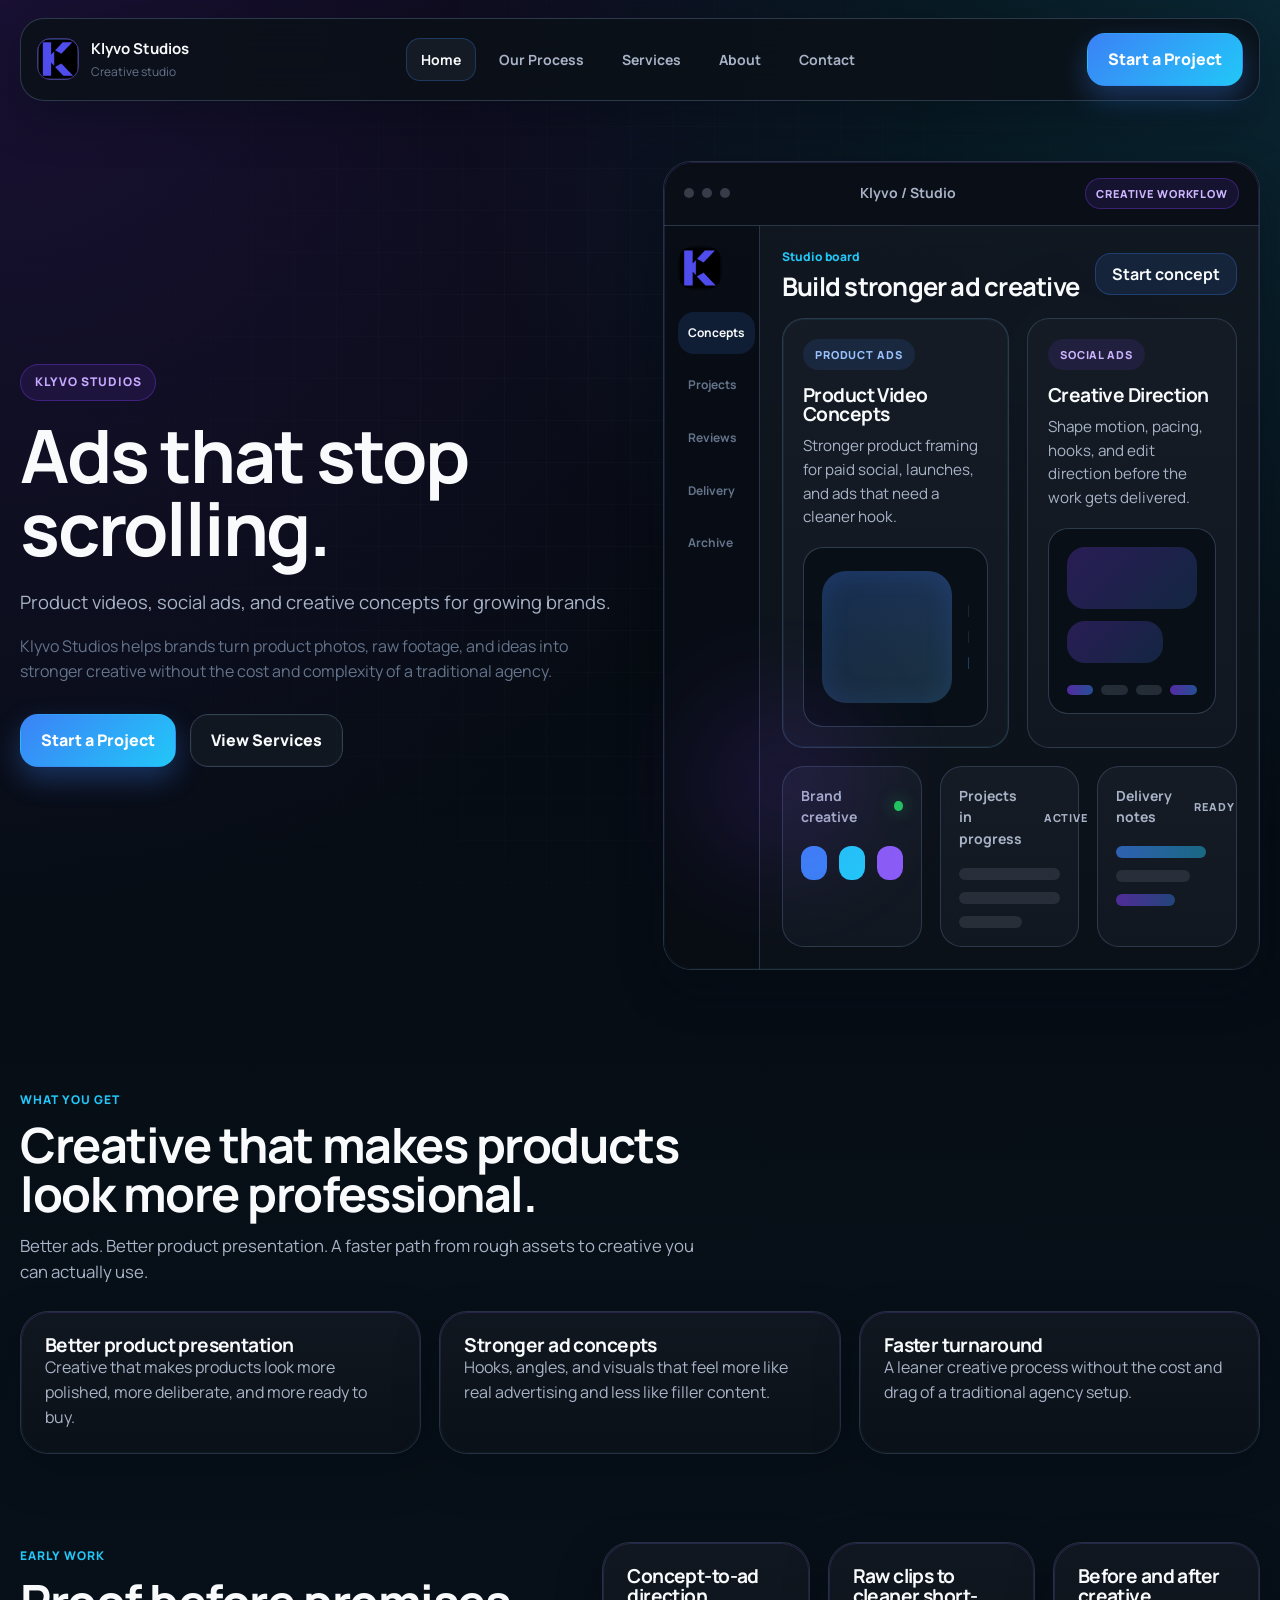
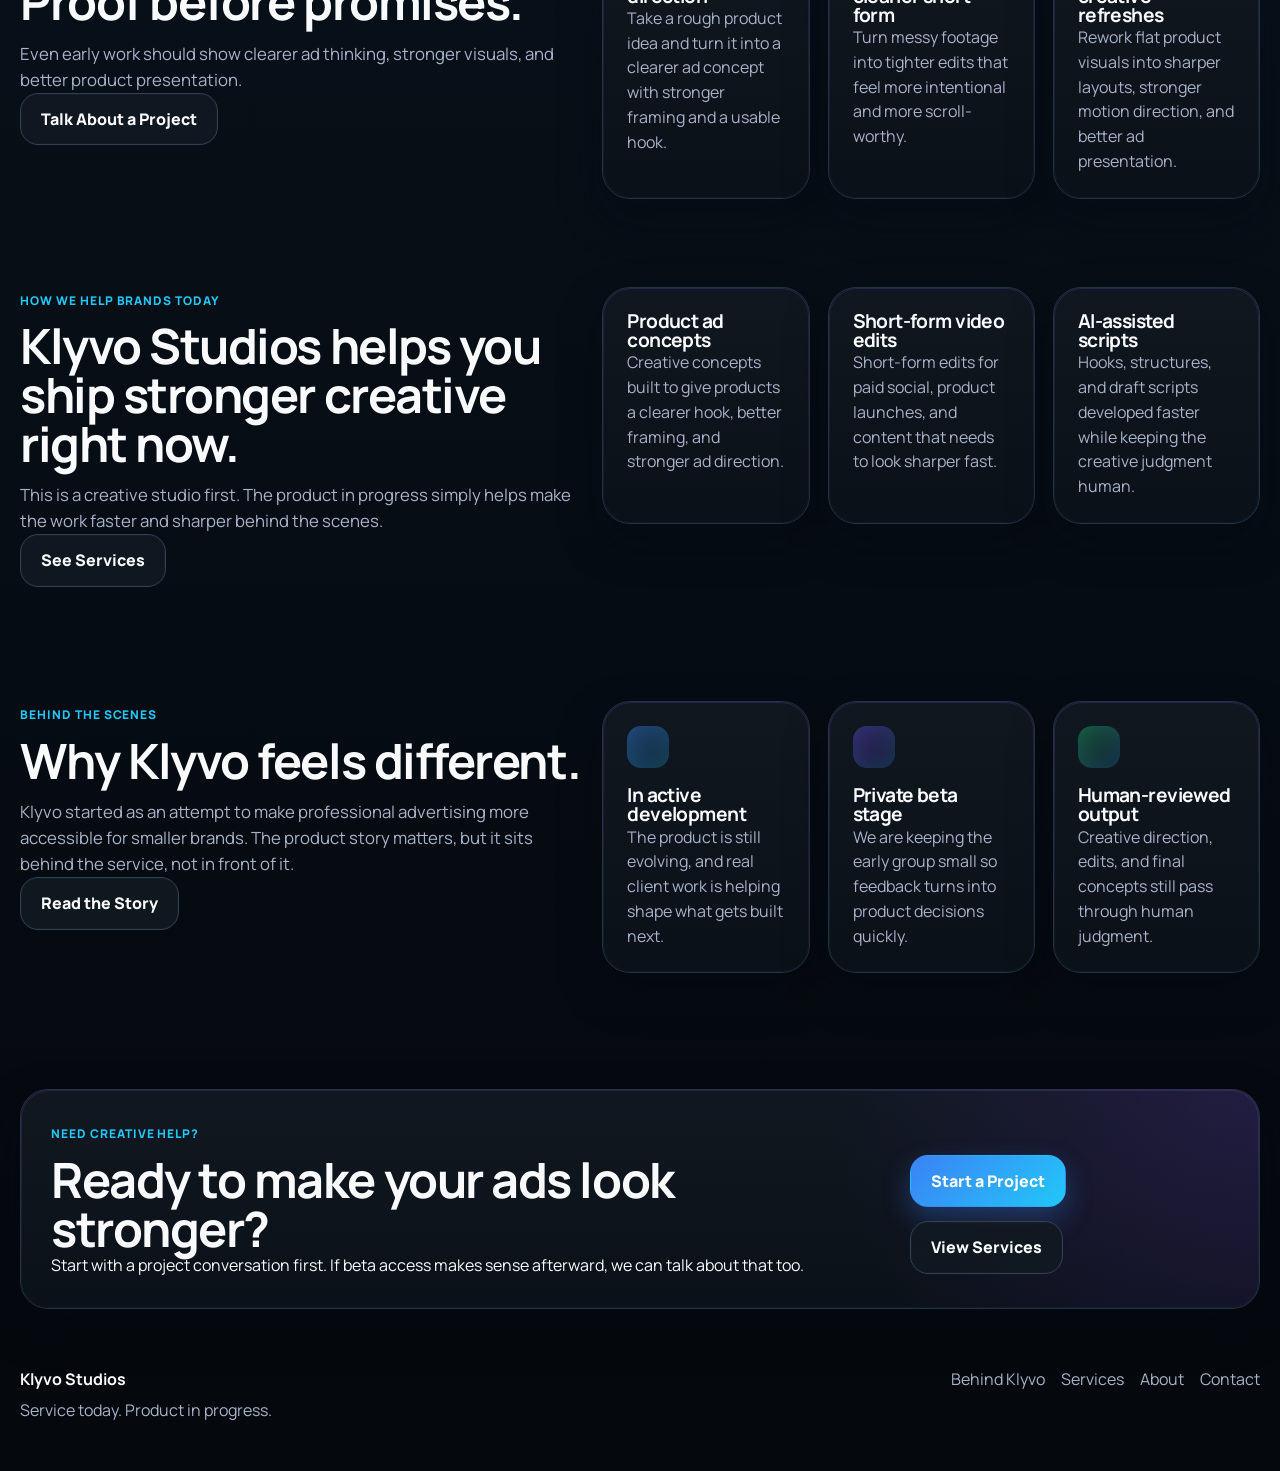
==== index.html @ 477296f3 "Optimize Klyvo favicon artwork for tabs" ====
<!doctype html>
<html lang="en">
  <head>
    <meta charset="utf-8">
    <meta name="viewport" content="width=device-width, initial-scale=1">
    <title>Klyvo Studios | Product Videos & Social Ads</title>
    <meta
      name="description"
      content="Klyvo Studios helps brands create product videos, social ads, and creative concepts using AI-assisted workflows and human creative direction."
    >
    <link rel="canonical" href="https://klyvostudios.com/">
    <link rel="icon" type="image/png" sizes="512x512" href="[data-uri]" data-inline-favicon>
    <link rel="icon" type="image/svg+xml" href="/favicon.svg?v=12" data-favicon>
    <link rel="icon" type="image/png" sizes="512x512" href="/assets/klyvo-tab-logo-512.png?v=12" data-favicon>
    <link rel="icon" type="image/png" sizes="256x256" href="/assets/klyvo-tab-logo-256.png?v=12" data-favicon>
    <link rel="icon" type="image/png" sizes="64x64" href="/assets/klyvo-tab-logo.png?v=12" data-favicon>
    <link rel="icon" type="image/png" sizes="32x32" href="/assets/klyvo-tab-logo-32.png?v=12" data-favicon>
    <link rel="shortcut icon" href="/favicon.ico?v=12" data-favicon>
    <link rel="apple-touch-icon" sizes="180x180" href="/apple-touch-icon.png?v=12" data-favicon>
    <link rel="manifest" href="/site.webmanifest?v=12" data-favicon>
    <meta name="theme-color" content="#05080D">
    <meta property="og:title" content="Klyvo Studios | Product Videos & Social Ads">
    <meta property="og:description" content="Product videos, social ads, and creative concepts for growing brands.">
    <meta property="og:url" content="https://klyvostudios.com/">
    <meta property="og:type" content="website">
    <meta property="og:image" content="https://klyvostudios.com/android-chrome-512x512.png">
    <meta name="twitter:card" content="summary_large_image">
    <meta name="twitter:title" content="Klyvo Studios | Product Videos & Social Ads">
    <meta name="twitter:description" content="Product videos, social ads, and creative concepts for growing brands.">
    <meta name="twitter:image" content="https://klyvostudios.com/android-chrome-512x512.png">
    <link rel="preconnect" href="https://fonts.googleapis.com">
    <link rel="preconnect" href="https://fonts.gstatic.com" crossorigin>
    <link
      href="https://fonts.googleapis.com/css2?family=Manrope:wght@400;500;600;700;800&display=swap"
      rel="stylesheet"
    >
    <link rel="stylesheet" href="styles.css">
  </head>
  <body data-page="home">
    <div id="app"></div>
    <script type="module" src="scripts/app.js"></script>
  </body>
</html>
---- styles.css ----
:root {
  --bg: #05080d;
  --panel: #111821;
  --panel-2: #151c26;
  --panel-3: #0b1118;
  --border: #263241;
  --border-soft: #334155;
  --blue: #3b82f6;
  --cyan: #22c7f8;
  --purple: #7c3aed;
  --violet: #8b5cf6;
  --text: #f8fafc;
  --text-2: #a8b3c7;
  --text-3: #64748b;
  --success: #22c55e;
  --grad-primary: linear-gradient(135deg, #3b82f6 0%, #22c7f8 100%);
  --grad-accent: linear-gradient(135deg, #7c3aed 0%, #3b82f6 100%);
  --shadow-lg: 0 22px 70px rgba(5, 8, 13, 0.58);
  --shadow-card: 0 18px 44px rgba(4, 10, 18, 0.34);
  --radius-xl: 28px;
  --radius-lg: 22px;
  --radius-md: 18px;
  --page-width: 1240px;
}

* {
  box-sizing: border-box;
}

html {
  scroll-behavior: smooth;
}

body {
  margin: 0;
  background:
    radial-gradient(circle at top left, rgba(124, 58, 237, 0.17), transparent 28%),
    radial-gradient(circle at top right, rgba(34, 199, 248, 0.16), transparent 25%),
    linear-gradient(180deg, #05080d 0%, #071019 48%, #05080d 100%);
  color: var(--text);
  font-family: "Manrope", "Segoe UI", sans-serif;
  line-height: 1.55;
}

a {
  color: inherit;
  text-decoration: none;
}

button,
input,
textarea {
  font: inherit;
}

input:-webkit-autofill,
input:-webkit-autofill:hover,
input:-webkit-autofill:focus,
textarea:-webkit-autofill,
textarea:-webkit-autofill:hover,
textarea:-webkit-autofill:focus {
  -webkit-text-fill-color: var(--text);
  box-shadow: 0 0 0 1000px rgba(6, 11, 17, 0.98) inset;
  transition: background-color 9999s ease-in-out 0s;
  caret-color: var(--text);
}

button:disabled {
  cursor: wait;
  opacity: 0.72;
}

.page-shell {
  position: relative;
  min-height: 100vh;
}

.page-shell::before {
  content: "";
  position: fixed;
  inset: 0;
  pointer-events: none;
  background-image:
    linear-gradient(rgba(255, 255, 255, 0.02) 1px, transparent 1px),
    linear-gradient(90deg, rgba(255, 255, 255, 0.02) 1px, transparent 1px);
  background-size: 42px 42px;
  mask-image: radial-gradient(circle at center, black 25%, transparent 85%);
}

.site-header,
.section,
.site-footer {
  width: min(calc(100% - 40px), var(--page-width));
  margin-inline: auto;
}

.site-header {
  position: sticky;
  top: 18px;
  z-index: 30;
  display: grid;
  grid-template-columns: auto 1fr auto;
  align-items: center;
  gap: 18px;
  margin-top: 18px;
  padding: 14px 16px;
  border: 1px solid rgba(51, 65, 85, 0.85);
  border-radius: 24px;
  background: rgba(11, 17, 24, 0.86);
  backdrop-filter: blur(20px);
  box-shadow: var(--shadow-card);
}

.brand {
  display: inline-flex;
  align-items: center;
  gap: 12px;
}

.brand-mark {
  display: grid;
  width: 42px;
  height: 42px;
  place-items: center;
  border: 1px solid rgba(139, 92, 246, 0.42);
  border-radius: 14px;
  background: linear-gradient(180deg, rgba(59, 130, 246, 0.2), rgba(17, 24, 33, 0.9));
  box-shadow: inset 0 0 20px rgba(34, 199, 248, 0.1);
  overflow: hidden;
}

.brand-mark img {
  width: 38px;
  height: 38px;
  object-fit: contain;
}

.brand-text {
  display: grid;
  gap: 2px;
}

.brand-text strong {
  font-size: 15px;
}

.brand-text small {
  color: var(--text-3);
  font-size: 12px;
}

.mobile-nav-toggle {
  display: none;
  align-items: center;
  justify-content: center;
  gap: 5px;
  width: 48px;
  height: 48px;
  border: 1px solid rgba(51, 65, 85, 0.9);
  border-radius: 16px;
  background: rgba(17, 24, 33, 0.98);
  color: var(--text);
}

.mobile-nav-toggle span {
  display: block;
  width: 16px;
  height: 2px;
  border-radius: 999px;
  background: currentColor;
}

.nav-links {
  display: flex;
  justify-content: center;
  flex-wrap: wrap;
  gap: 8px;
}

.nav-links a {
  padding: 10px 14px;
  border: 1px solid transparent;
  border-radius: 14px;
  color: var(--text-2);
  font-size: 14px;
  font-weight: 700;
}

.nav-links a:hover {
  border-color: rgba(59, 130, 246, 0.24);
  background: rgba(21, 28, 38, 0.92);
  color: var(--text);
}

.nav-links a.is-active {
  border-color: rgba(59, 130, 246, 0.28);
  background: rgba(21, 28, 38, 0.98);
  color: var(--text);
}

.section {
  padding: 58px 0;
}

.hero {
  display: grid;
  grid-template-columns: minmax(0, 1.02fr) minmax(0, 1fr);
  gap: 34px;
  align-items: center;
  padding-top: 60px;
}

.home-hero {
  min-height: calc(100vh - 140px);
}

.hero-copy {
  max-width: 620px;
}

.pill,
.section-tag,
.mode-badge,
.topbar-chip,
.muted-tag {
  display: inline-flex;
  align-items: center;
  width: fit-content;
  border-radius: 999px;
  letter-spacing: 0.08em;
  text-transform: uppercase;
}

.pill {
  margin-bottom: 18px;
  padding: 8px 14px;
  border: 1px solid rgba(124, 58, 237, 0.38);
  background: rgba(124, 58, 237, 0.12);
  color: #c7a9ff;
  font-size: 12px;
  font-weight: 800;
}

h1,
h2,
h3,
p {
  margin: 0;
  overflow-wrap: anywhere;
}

h1,
h2,
h3 {
  letter-spacing: -0.03em;
  line-height: 1;
}

h1 {
  max-width: 12ch;
  font-size: clamp(3.5rem, 7vw, 4.6rem);
}

h2 {
  font-size: clamp(2rem, 3.8vw, 3.2rem);
}

h3 {
  font-size: 1.2rem;
}

.lead {
  margin-top: 22px;
  color: var(--text-2);
  font-size: clamp(1rem, 2vw, 1.15rem);
}

.supporting-line,
.section-heading p,
.info-card p,
.feature-card p,
.status-card p,
.contact-copy p,
.founder-card p,
.site-footer p,
label,
input,
textarea {
  color: var(--text-2);
}

.supporting-line {
  margin-top: 18px;
  max-width: 560px;
  color: var(--text-3);
}

.hero-actions {
  display: flex;
  flex-wrap: wrap;
  gap: 14px;
  margin-top: 30px;
}

.button {
  display: inline-flex;
  align-items: center;
  justify-content: center;
  min-height: 50px;
  padding: 13px 20px;
  border-radius: 18px;
  border: 1px solid transparent;
  font-weight: 800;
  transition: transform 180ms ease, box-shadow 180ms ease, border-color 180ms ease;
}

.button:hover {
  transform: translateY(-1px);
}

.button-primary {
  background: var(--grad-primary);
  color: white;
  box-shadow: 0 12px 28px rgba(59, 130, 246, 0.32);
}

.button-secondary {
  border-color: var(--border-soft);
  background: rgba(17, 24, 33, 0.92);
  color: var(--text);
  box-shadow: inset 0 0 0 1px rgba(255, 255, 255, 0.02);
}

.header-cta {
  white-space: nowrap;
}

.hero-product {
  position: relative;
}

.hero-product-compact .app-frame {
  max-width: 640px;
  margin-left: auto;
}

.hero-product::before,
.hero-product::after {
  content: "";
  position: absolute;
  border-radius: 999px;
  filter: blur(48px);
  opacity: 0.75;
}

.hero-product::before {
  top: 12%;
  right: 12%;
  width: 220px;
  height: 220px;
  background: rgba(59, 130, 246, 0.22);
}

.hero-product::after {
  bottom: 12%;
  left: 5%;
  width: 180px;
  height: 180px;
  background: rgba(124, 58, 237, 0.18);
}

.app-frame,
.status-card,
.info-card,
.feature-card,
.founder-card,
.cta-panel,
.contact-panel,
.form-card {
  position: relative;
  border: 1px solid var(--border);
  border-radius: var(--radius-xl);
  background: linear-gradient(180deg, rgba(17, 24, 33, 0.96), rgba(11, 17, 24, 0.98));
  box-shadow: var(--shadow-card);
}

.app-frame::before,
.status-card::before,
.info-card::before,
.feature-card::before,
.founder-card::before,
.cta-panel::before,
.contact-panel::before,
.form-card::before {
  content: "";
  position: absolute;
  inset: 0;
  border-radius: inherit;
  padding: 1px;
  background: linear-gradient(180deg, rgba(139, 92, 246, 0.2), rgba(34, 199, 248, 0.05));
  -webkit-mask:
    linear-gradient(#fff 0 0) content-box,
    linear-gradient(#fff 0 0);
  -webkit-mask-composite: xor;
  mask-composite: exclude;
  pointer-events: none;
}

.app-frame {
  overflow: hidden;
  min-height: 670px;
}

.app-topbar {
  display: flex;
  align-items: center;
  justify-content: space-between;
  gap: 16px;
  padding: 16px 20px;
  border-bottom: 1px solid rgba(51, 65, 85, 0.8);
  background: rgba(8, 13, 21, 0.82);
}

.window-dots {
  display: flex;
  gap: 8px;
}

.window-dots span {
  width: 10px;
  height: 10px;
  border-radius: 50%;
  background: rgba(168, 179, 199, 0.28);
}

.topbar-title {
  color: var(--text-2);
  font-size: 14px;
  font-weight: 700;
}

.topbar-chip,
.muted-tag {
  padding: 6px 10px;
  font-size: 11px;
  font-weight: 800;
}

.topbar-chip {
  border: 1px solid rgba(124, 58, 237, 0.35);
  background: rgba(124, 58, 237, 0.12);
  color: #cfb6ff;
}

.app-body {
  display: grid;
  grid-template-columns: 96px 1fr;
  min-height: 610px;
}

.app-sidebar {
  padding: 20px 14px;
  border-right: 1px solid rgba(51, 65, 85, 0.78);
  background: rgba(8, 13, 21, 0.9);
}

.sidebar-brand {
  display: grid;
  width: 44px;
  height: 44px;
  place-items: center;
  margin-bottom: 22px;
  border-radius: 16px;
  background: rgba(5, 8, 13, 0.96);
  overflow: hidden;
}

.sidebar-brand img {
  width: 40px;
  height: 40px;
  object-fit: contain;
}

.sidebar-nav {
  display: grid;
  gap: 10px;
}

.sidebar-nav span {
  padding: 12px 10px;
  border-radius: 16px;
  color: var(--text-3);
  font-size: 12px;
  font-weight: 700;
}

.sidebar-nav .active {
  background: rgba(59, 130, 246, 0.14);
  color: var(--text);
}

.app-content {
  display: grid;
  gap: 18px;
  padding: 22px;
}

.content-header {
  display: flex;
  align-items: center;
  justify-content: space-between;
  gap: 16px;
}

.mini-label,
.section-tag {
  color: var(--cyan);
  font-size: 12px;
  font-weight: 800;
}

.section-tag {
  margin-bottom: 12px;
}

.content-header h2 {
  margin-top: 8px;
  font-size: clamp(1.5rem, 2vw, 2rem);
}

.mock-button {
  min-height: 42px;
  padding: 0 16px;
  border: 1px solid rgba(59, 130, 246, 0.3);
  border-radius: 16px;
  background: rgba(59, 130, 246, 0.12);
  color: var(--text);
  font-weight: 700;
}

.mode-grid,
.dashboard-grid,
.status-grid,
.cards-grid,
.forms-grid {
  display: grid;
  gap: 18px;
}

.mode-grid {
  grid-template-columns: minmax(0, 1.08fr) minmax(0, 1fr);
}

.mode-card,
.dash-card {
  border: 1px solid rgba(51, 65, 85, 0.82);
  border-radius: var(--radius-lg);
  background: linear-gradient(180deg, rgba(21, 28, 38, 0.98), rgba(17, 24, 33, 0.98));
}

.mode-card {
  padding: 20px;
}

.primary-mode {
  box-shadow: inset 0 0 0 1px rgba(34, 199, 248, 0.08);
}

.mode-badge {
  padding: 7px 12px;
  margin-bottom: 16px;
  background: rgba(59, 130, 246, 0.12);
  color: #9ac2ff;
  font-size: 11px;
  font-weight: 800;
}

.purple-badge {
  background: rgba(124, 58, 237, 0.12);
  color: #cbb4ff;
}

.mode-card p {
  margin-top: 10px;
  color: var(--text-2);
  font-size: 0.95rem;
}

.mode-preview {
  margin-top: 18px;
  min-height: 180px;
  border: 1px solid rgba(51, 65, 85, 0.88);
  border-radius: 20px;
  background: rgba(9, 15, 23, 0.95);
}

.showcase-preview {
  display: grid;
  grid-template-columns: 130px 1fr;
  gap: 16px;
  padding: 18px;
  align-items: center;
}

.preview-product {
  height: 132px;
  border-radius: 24px;
  background:
    linear-gradient(180deg, rgba(59, 130, 246, 0.22), rgba(34, 199, 248, 0.08)),
    linear-gradient(135deg, #0f1724, #1a2430);
  box-shadow: inset 0 0 28px rgba(59, 130, 246, 0.16);
}

.preview-copy {
  display: grid;
  gap: 14px;
}

.preview-copy span,
.text-lines span,
.queue-bars span {
  display: block;
  height: 12px;
  border-radius: 999px;
  background: rgba(168, 179, 199, 0.14);
}

.preview-copy span:nth-child(1) {
  width: 82%;
}

.preview-copy span:nth-child(2) {
  width: 92%;
}

.preview-copy span:nth-child(3) {
  width: 66%;
  background: linear-gradient(90deg, rgba(59, 130, 246, 0.42), rgba(34, 199, 248, 0.28));
}

.cinematic-preview {
  padding: 18px;
}

.preview-strip {
  height: 62px;
  border-radius: 18px;
  background:
    linear-gradient(135deg, rgba(124, 58, 237, 0.28), rgba(59, 130, 246, 0.18)),
    rgba(12, 18, 28, 0.9);
}

.preview-strip.short {
  margin-top: 12px;
  width: 74%;
  height: 42px;
}

.timeline {
  display: grid;
  grid-template-columns: repeat(4, 1fr);
  gap: 8px;
  margin-top: 22px;
}

.timeline span {
  height: 10px;
  border-radius: 999px;
  background: rgba(168, 179, 199, 0.18);
}

.timeline span:first-child,
.timeline span:last-child {
  background: linear-gradient(90deg, rgba(124, 58, 237, 0.65), rgba(59, 130, 246, 0.56));
}

.dashboard-grid {
  grid-template-columns: repeat(3, minmax(0, 1fr));
}

.dash-card {
  padding: 18px;
}

.card-top {
  display: flex;
  align-items: center;
  justify-content: space-between;
  gap: 12px;
  color: var(--text-2);
  font-size: 14px;
  font-weight: 700;
}

.status-dot {
  width: 10px;
  height: 10px;
  border-radius: 50%;
  background: var(--success);
  box-shadow: 0 0 16px rgba(34, 197, 94, 0.55);
}

.swatches {
  display: flex;
  gap: 12px;
  margin-top: 18px;
}

.swatches span {
  width: 34px;
  height: 34px;
  border-radius: 12px;
}

.swatches span:nth-child(1) {
  background: var(--blue);
}

.swatches span:nth-child(2) {
  background: var(--cyan);
}

.swatches span:nth-child(3) {
  background: var(--violet);
}

.text-lines,
.queue-bars {
  display: grid;
  gap: 12px;
  margin-top: 18px;
}

.short-line {
  width: 62%;
}

.queue-bars span:nth-child(1) {
  width: 88%;
  background: linear-gradient(90deg, rgba(59, 130, 246, 0.68), rgba(34, 199, 248, 0.45));
}

.queue-bars span:nth-child(2) {
  width: 72%;
}

.queue-bars span:nth-child(3) {
  width: 58%;
  background: linear-gradient(90deg, rgba(124, 58, 237, 0.58), rgba(59, 130, 246, 0.42));
}

.status-grid {
  grid-template-columns: repeat(4, minmax(0, 1fr));
}

.status-card,
.info-card,
.feature-card {
  padding: 24px;
}

.status-icon {
  width: 42px;
  height: 42px;
  margin-bottom: 18px;
  border-radius: 14px;
  background: linear-gradient(135deg, rgba(59, 130, 246, 0.36), rgba(34, 199, 248, 0.16));
  box-shadow: inset 0 0 20px rgba(34, 199, 248, 0.12);
}

.status-icon.cyan {
  background: linear-gradient(135deg, rgba(34, 199, 248, 0.34), rgba(59, 130, 246, 0.14));
}

.status-icon.purple {
  background: linear-gradient(135deg, rgba(124, 58, 237, 0.34), rgba(59, 130, 246, 0.14));
}

.status-icon.success {
  background: linear-gradient(135deg, rgba(34, 197, 94, 0.34), rgba(59, 130, 246, 0.14));
}

.section-heading {
  width: min(760px, 100%);
  margin-bottom: 26px;
}

.compact-heading {
  width: min(690px, 100%);
}

.page-hero {
  padding-top: 118px;
  padding-bottom: 30px;
}

.page-title {
  max-width: 12ch;
  margin-top: 2px;
  font-size: clamp(3rem, 6vw, 4.3rem);
}

.page-hero-cta {
  margin-top: 22px;
}

.section-heading p {
  margin-top: 14px;
  font-size: 1.05rem;
}

.cards-grid.four-up {
  grid-template-columns: repeat(4, minmax(0, 1fr));
}

.preview-section {
  padding-top: 30px;
}

.split-overview {
  display: grid;
  grid-template-columns: minmax(0, 0.92fr) minmax(0, 1.08fr);
  gap: 22px;
  align-items: start;
}

.split-overview-tall {
  align-items: center;
}

.preview-card-grid {
  grid-template-columns: repeat(3, minmax(0, 1fr));
}

.status-grid-compact {
  grid-template-columns: repeat(3, minmax(0, 1fr));
}

.section-elevated {
  padding-block: 70px;
}

.feature-grid {
  grid-template-columns: repeat(3, minmax(0, 1fr));
}

.founder-section {
  display: grid;
}

.founder-card {
  padding: 34px;
}

.founder-quote {
  margin: 18px 0 16px;
  color: var(--text);
  font-size: clamp(1.1rem, 2vw, 1.35rem);
}

.roadmap-status {
  display: grid;
  gap: 22px;
}

.roadmap-status-card,
.roadmap-card {
  position: relative;
  border: 1px solid var(--border);
  border-radius: var(--radius-xl);
  background: linear-gradient(180deg, rgba(17, 24, 33, 0.96), rgba(11, 17, 24, 0.98));
  box-shadow: var(--shadow-card);
}

.roadmap-status-card {
  padding: 28px;
}

.roadmap-columns {
  display: grid;
  grid-template-columns: repeat(3, minmax(0, 1fr));
  gap: 18px;
}

.roadmap-card {
  padding: 22px;
}

.roadmap-list {
  margin: 18px 0 0;
  padding-left: 18px;
  color: var(--text-2);
}

.roadmap-list li + li {
  margin-top: 10px;
}

.cta-panel,
.contact-panel {
  padding: 30px;
}

.cta-panel {
  display: flex;
  align-items: center;
  justify-content: space-between;
  gap: 22px;
  background:
    radial-gradient(circle at right top, rgba(124, 58, 237, 0.16), transparent 34%),
    linear-gradient(180deg, rgba(17, 24, 33, 0.98), rgba(11, 17, 24, 1));
}

.contact-copy {
  display: grid;
  gap: 10px;
  max-width: 680px;
}

.contact-copy h2 {
  max-width: 14ch;
  font-size: clamp(1.8rem, 4vw, 2.8rem);
  line-height: 1.04;
}

.contact-section,
#beta {
  scroll-margin-top: 138px;
}

.forms-grid {
  grid-template-columns: repeat(2, minmax(0, 1fr));
  margin-top: 28px;
}

.form-card {
  padding: 24px;
  border-radius: var(--radius-lg);
  background: linear-gradient(180deg, rgba(17, 24, 33, 0.84), rgba(21, 28, 38, 0.96));
}

.beta-card {
  background:
    radial-gradient(circle at top right, rgba(124, 58, 237, 0.16), transparent 34%),
    linear-gradient(180deg, rgba(17, 24, 33, 0.88), rgba(21, 28, 38, 1));
}

form {
  display: grid;
  gap: 14px;
  margin-top: 18px;
}

label {
  display: grid;
  gap: 7px;
  font-size: 14px;
  font-weight: 700;
}

input,
textarea {
  width: 100%;
  padding: 14px 15px;
  border: 1px solid var(--border-soft);
  border-radius: 16px;
  background: rgba(6, 11, 17, 0.94);
  outline: none;
}

textarea {
  resize: vertical;
}

input:focus,
textarea:focus {
  border-color: rgba(59, 130, 246, 0.7);
  box-shadow: 0 0 0 4px rgba(59, 130, 246, 0.12);
}

.form-button {
  margin-top: 6px;
  width: 100%;
}

.form-status {
  min-height: 24px;
  font-size: 14px;
}

.form-status[data-state="success"] {
  color: #98f0b1;
}

.form-status[data-state="error"] {
  color: #f6a6b2;
}

.form-status[data-state="sending"] {
  color: var(--text-3);
}

.site-footer {
  display: flex;
  align-items: flex-start;
  justify-content: space-between;
  gap: 18px;
  padding: 0 0 48px;
}

.footer-links {
  display: flex;
  flex-wrap: wrap;
  gap: 16px;
  color: var(--text-2);
}

.site-footer strong {
  display: block;
  margin-bottom: 6px;
}

.site-footer a {
  color: var(--text-2);
}

@media (max-width: 1120px) {
  .site-header {
    grid-template-columns: auto auto;
    justify-content: space-between;
    align-items: center;
  }

  .hero,
  .mode-grid,
  .status-grid,
  .cards-grid.four-up,
  .feature-grid,
  .forms-grid,
  .split-overview,
  .preview-card-grid,
  .status-grid-compact,
  .roadmap-columns {
    grid-template-columns: 1fr;
  }

  .mobile-nav-toggle {
    display: inline-flex;
  }

  .header-cta {
    display: none;
  }

  .nav-links {
    grid-column: 1 / -1;
    width: 100%;
    display: none;
    flex-direction: column;
    align-items: stretch;
    gap: 10px;
    padding-top: 10px;
  }

  .nav-links[data-open="true"] {
    display: flex;
  }

  .nav-links a {
    width: 100%;
    padding: 12px 14px;
  }
}

@media (max-width: 860px) {
  .site-header,
  .section,
  .site-footer {
    width: min(calc(100% - 28px), var(--page-width));
  }

  .nav-links {
    padding-bottom: 0;
  }

  h1 {
    max-width: 11ch;
    font-size: clamp(2.7rem, 12vw, 3.6rem);
  }

  h2 {
    font-size: clamp(1.85rem, 7vw, 2.6rem);
  }

  .section {
    padding: 44px 0;
  }

  .section-heading {
    margin-bottom: 20px;
  }

  .page-hero {
    padding-top: 58px;
    padding-bottom: 18px;
  }

  .lead,
  .section-heading p,
  .supporting-line,
  .roadmap-list,
  .info-card p,
  .feature-card p,
  .status-card p,
  .contact-copy p {
    font-size: 0.98rem;
  }

  .contact-copy h2 {
    max-width: 15ch;
    font-size: clamp(1.65rem, 5vw, 2.3rem);
  }

  .app-frame {
    min-height: 0;
    border-radius: 24px;
  }

  .hero-product {
    width: 100%;
  }

  .app-content {
    padding: 18px;
  }

  .app-body {
    grid-template-columns: 1fr;
  }

  .app-sidebar {
    display: none;
  }

  .dashboard-grid,
  .cta-panel {
    grid-template-columns: 1fr;
  }

  .cta-panel {
    display: grid;
    padding: 24px;
  }
}

@media (max-width: 560px) {
  .site-header {
    top: 10px;
    margin-top: 10px;
    padding: 12px;
    border-radius: 20px;
  }

  .brand-mark {
    width: 38px;
    height: 38px;
  }

  .brand-text strong {
    font-size: 14px;
  }

  .brand-text small {
    display: none;
  }

  .hero {
    gap: 22px;
    padding-top: 28px;
  }

  .page-hero {
    padding-top: 44px;
  }

  .contact-copy h2 {
    max-width: 100%;
    font-size: clamp(1.45rem, 7vw, 2rem);
  }

  .home-hero {
    min-height: 0;
  }

  .hero-copy {
    max-width: 100%;
  }

  .pill {
    margin-bottom: 14px;
    padding: 7px 12px;
  }

  h1 {
    font-size: clamp(2.35rem, 11vw, 3rem);
  }

  .lead {
    margin-top: 18px;
  }

  .supporting-line {
    margin-top: 14px;
  }

  .button,
  .hero-actions .button {
    width: 100%;
  }

  .hero-actions {
    margin-top: 24px;
  }

  .preview-section {
    padding-top: 16px;
  }

  .pill,
  .section-tag,
  .mode-badge,
  .topbar-chip,
  .muted-tag {
    letter-spacing: 0.06em;
  }

  .app-topbar,
  .content-header {
    flex-direction: column;
    align-items: flex-start;
  }

  .app-topbar {
    padding: 14px 16px;
  }

  .topbar-title {
    font-size: 13px;
  }

  .app-content {
    gap: 14px;
    padding: 14px;
  }

  .content-header h2 {
    font-size: 1.45rem;
  }

  .mock-button {
    min-height: 38px;
    padding: 0 14px;
    border-radius: 14px;
    font-size: 14px;
  }

  .mode-card,
  .dash-card,
  .status-card,
  .info-card,
  .feature-card,
  .roadmap-card,
  .form-card {
    padding: 18px;
  }

  .mode-preview {
    min-height: 0;
    border-radius: 18px;
  }

  .hero-product-compact .app-frame {
    border-radius: 22px;
  }

  .hero-product-compact .app-topbar {
    padding: 12px 14px;
  }

  .hero-product-compact .window-dots span:nth-child(3),
  .hero-product-compact .topbar-chip,
  .hero-product-compact .mode-card:last-child,
  .hero-product-compact .dashboard-grid {
    display: none;
  }

  .hero-product-compact .app-content {
    gap: 12px;
    padding: 12px;
  }

  .hero-product-compact .content-header h2 {
    font-size: 1.2rem;
  }

  .hero-product-compact .mode-grid {
    grid-template-columns: 1fr;
  }

  .hero-product-compact .mode-card {
    padding: 14px;
  }

  .hero-product-compact .mode-card p {
    font-size: 0.9rem;
  }

  .hero-product-compact .mode-preview {
    margin-top: 14px;
  }

  .showcase-preview {
    grid-template-columns: 1fr;
    gap: 12px;
    padding: 14px;
  }

  .preview-product {
    height: 108px;
    border-radius: 20px;
  }

  .cinematic-preview {
    padding: 14px;
  }

  .preview-strip {
    height: 52px;
  }

  .preview-strip.short {
    height: 34px;
  }

  .dashboard-grid {
    grid-template-columns: 1fr;
  }

  .cards-grid,
  .forms-grid,
  .status-grid,
  .preview-card-grid,
  .roadmap-columns {
    gap: 14px;
  }

  .split-overview,
  .roadmap-status {
    gap: 16px;
  }

  .contact-panel,
  .founder-card,
  .roadmap-status-card {
    padding: 20px;
  }

  .status-card,
  .info-card,
  .feature-card {
    border-radius: 22px;
  }

  input,
  textarea {
    padding: 13px 14px;
    border-radius: 14px;
  }

  .site-footer {
    flex-direction: column;
    padding-bottom: 34px;
  }
}
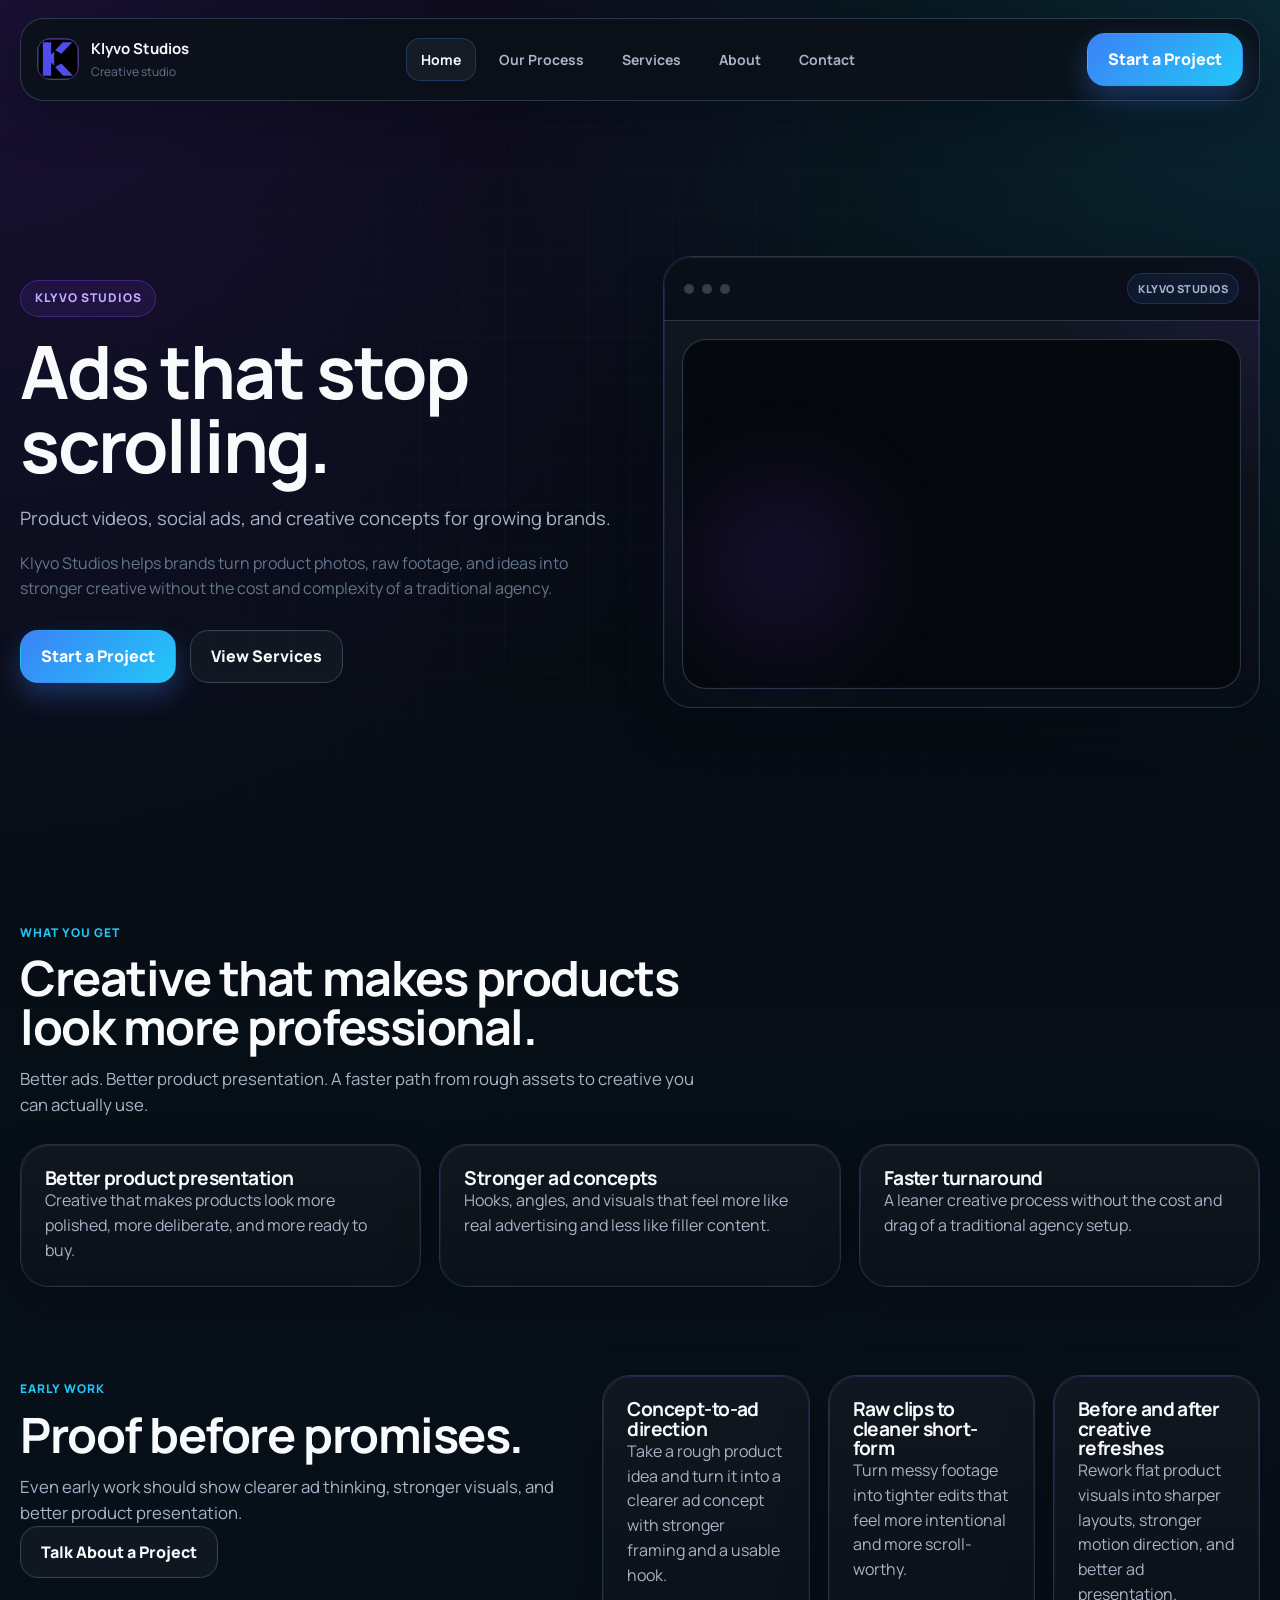
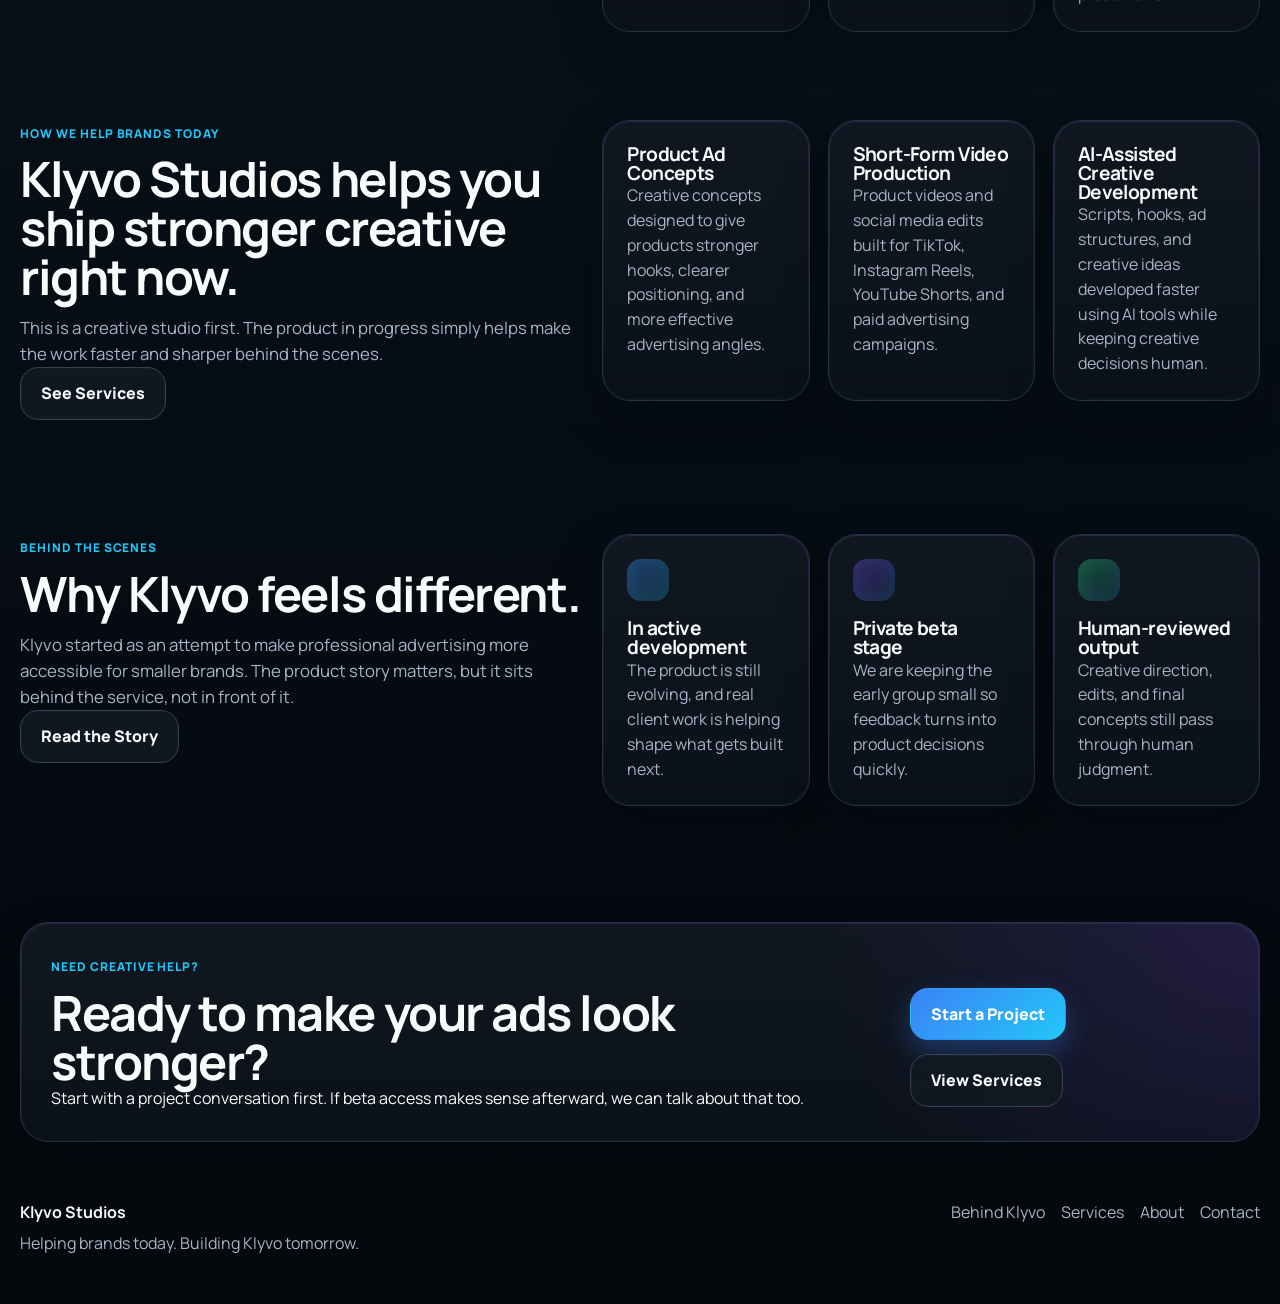
==== commit 40f3e4ec: "Refresh site assets and contact page layout" ====
--- a/index.html
+++ b/index.html
@@ -9,35 +9,32 @@
       content="Klyvo Studios helps brands create product videos, social ads, and creative concepts using AI-assisted workflows and human creative direction."
     >
     <link rel="canonical" href="https://klyvostudios.com/">
-    <link rel="icon" type="image/png" sizes="512x512" href="[data-uri]" data-inline-favicon>
-    <link rel="icon" type="image/svg+xml" href="/favicon.svg?v=12" data-favicon>
-    <link rel="icon" type="image/png" sizes="512x512" href="/assets/klyvo-tab-logo-512.png?v=12" data-favicon>
-    <link rel="icon" type="image/png" sizes="256x256" href="/assets/klyvo-tab-logo-256.png?v=12" data-favicon>
-    <link rel="icon" type="image/png" sizes="64x64" href="/assets/klyvo-tab-logo.png?v=12" data-favicon>
-    <link rel="icon" type="image/png" sizes="32x32" href="/assets/klyvo-tab-logo-32.png?v=12" data-favicon>
-    <link rel="shortcut icon" href="/favicon.ico?v=12" data-favicon>
-    <link rel="apple-touch-icon" sizes="180x180" href="/apple-touch-icon.png?v=12" data-favicon>
-    <link rel="manifest" href="/site.webmanifest?v=12" data-favicon>
+    <link rel="icon" href="/klyvo-tab-v14.ico" sizes="any" data-favicon>
+    <link rel="shortcut icon" href="/klyvo-tab-v14.ico" data-favicon>
+    <link rel="icon" type="image/png" sizes="32x32" href="/klyvo-tab-v14-32.png" data-favicon>
+    <link rel="icon" type="image/png" sizes="16x16" href="/klyvo-tab-v14-16.png" data-favicon>
+    <link rel="apple-touch-icon" sizes="180x180" href="/klyvo-tab-v14-apple.png" data-favicon>
+    <link rel="manifest" href="/site.webmanifest?v=14" data-favicon>
     <meta name="theme-color" content="#05080D">
     <meta property="og:title" content="Klyvo Studios | Product Videos & Social Ads">
     <meta property="og:description" content="Product videos, social ads, and creative concepts for growing brands.">
     <meta property="og:url" content="https://klyvostudios.com/">
     <meta property="og:type" content="website">
-    <meta property="og:image" content="https://klyvostudios.com/android-chrome-512x512.png">
+    <meta property="og:image" content="https://klyvostudios.com/klyvo-tab-v14-512.png">
     <meta name="twitter:card" content="summary_large_image">
     <meta name="twitter:title" content="Klyvo Studios | Product Videos & Social Ads">
     <meta name="twitter:description" content="Product videos, social ads, and creative concepts for growing brands.">
-    <meta name="twitter:image" content="https://klyvostudios.com/android-chrome-512x512.png">
+    <meta name="twitter:image" content="https://klyvostudios.com/klyvo-tab-v14-512.png">
     <link rel="preconnect" href="https://fonts.googleapis.com">
     <link rel="preconnect" href="https://fonts.gstatic.com" crossorigin>
     <link
       href="https://fonts.googleapis.com/css2?family=Manrope:wght@400;500;600;700;800&display=swap"
       rel="stylesheet"
     >
-    <link rel="stylesheet" href="styles.css">
+    <link rel="stylesheet" href="styles.css?v=20260621a">
   </head>
   <body data-page="home">
     <div id="app"></div>
-    <script type="module" src="scripts/app.js"></script>
+    <script type="module" src="scripts/app.js?v=20260621a"></script>
   </body>
 </html>
--- a/styles.css
+++ b/styles.css
@@ -411,6 +411,13 @@
   min-height: 670px;
 }
 
+.app-video-frame {
+  min-height: 0;
+  background:
+    radial-gradient(circle at top right, rgba(124, 58, 237, 0.12), transparent 30%),
+    linear-gradient(180deg, rgba(17, 24, 33, 0.98), rgba(8, 13, 21, 1));
+}
+
 .app-topbar {
   display: flex;
   align-items: center;
@@ -452,6 +459,34 @@
   color: #cfb6ff;
 }
 
+.video-badge {
+  padding: 6px 10px;
+  border: 1px solid rgba(59, 130, 246, 0.24);
+  border-radius: 999px;
+  background: rgba(59, 130, 246, 0.1);
+  color: var(--text-2);
+  font-size: 11px;
+  font-weight: 800;
+  letter-spacing: 0.04em;
+  text-transform: uppercase;
+}
+
+.app-video-shell {
+  position: relative;
+  padding: 18px;
+}
+
+.app-showcase-video {
+  display: block;
+  width: 100%;
+  aspect-ratio: 16 / 10;
+  border: 1px solid rgba(51, 65, 85, 0.82);
+  border-radius: 24px;
+  background: #05080d;
+  object-fit: cover;
+  box-shadow: inset 0 0 0 1px rgba(255, 255, 255, 0.02);
+}
+
 .app-body {
   display: grid;
   grid-template-columns: 96px 1fr;
@@ -794,6 +829,24 @@
   padding-bottom: 30px;
 }
 
+.contact-page-hero {
+  padding-top: 142px;
+  padding-bottom: 20px;
+}
+
+.contact-page-heading {
+  width: min(860px, 100%);
+}
+
+.contact-page-hero .page-title {
+  max-width: 9ch;
+  font-size: clamp(2.8rem, 5.2vw, 4.05rem);
+}
+
+.contact-page-hero .section-heading p {
+  max-width: 780px;
+}
+
 .page-title {
   max-width: 12ch;
   margin-top: 2px;
@@ -928,9 +981,39 @@
   scroll-margin-top: 138px;
 }
 
+.contact-section {
+  padding-top: 20px;
+}
+
 .forms-grid {
   grid-template-columns: repeat(2, minmax(0, 1fr));
   margin-top: 28px;
+}
+
+.contact-panel-single {
+  display: grid;
+  grid-template-columns: minmax(320px, 0.78fr) minmax(0, 1fr);
+  align-items: start;
+  gap: 28px;
+}
+
+.contact-panel-single .contact-copy {
+  max-width: 100%;
+}
+
+.contact-panel-single .contact-copy h2 {
+  max-width: 100%;
+  font-size: clamp(1.9rem, 3vw, 2.45rem);
+}
+
+.forms-grid-single {
+  grid-template-columns: minmax(0, 1fr);
+  width: 100%;
+  margin-top: 0;
+}
+
+.form-card-inquiry {
+  width: 100%;
 }
 
 .form-card {
@@ -949,6 +1032,10 @@
   display: grid;
   gap: 14px;
   margin-top: 18px;
+}
+
+form[hidden] {
+  display: none !important;
 }
 
 label {
@@ -1036,6 +1123,7 @@
   .status-grid,
   .cards-grid.four-up,
   .feature-grid,
+  .contact-panel-single,
   .forms-grid,
   .split-overview,
   .preview-card-grid,
@@ -1103,6 +1191,10 @@
   .page-hero {
     padding-top: 58px;
     padding-bottom: 18px;
+  }
+
+  .contact-page-hero {
+    padding-top: 82px;
   }
 
   .lead,
@@ -1183,6 +1275,10 @@
     padding-top: 44px;
   }
 
+  .contact-page-hero {
+    padding-top: 56px;
+  }
+
   .contact-copy h2 {
     max-width: 100%;
     font-size: clamp(1.45rem, 7vw, 2rem);
@@ -1287,8 +1383,17 @@
     padding: 12px 14px;
   }
 
+  .hero-product-compact .app-video-shell {
+    padding: 12px;
+  }
+
+  .hero-product-compact .app-showcase-video {
+    aspect-ratio: 4 / 5;
+    border-radius: 18px;
+  }
+
   .hero-product-compact .window-dots span:nth-child(3),
-  .hero-product-compact .topbar-chip,
+  .hero-product-compact .video-badge,
   .hero-product-compact .mode-card:last-child,
   .hero-product-compact .dashboard-grid {
     display: none;
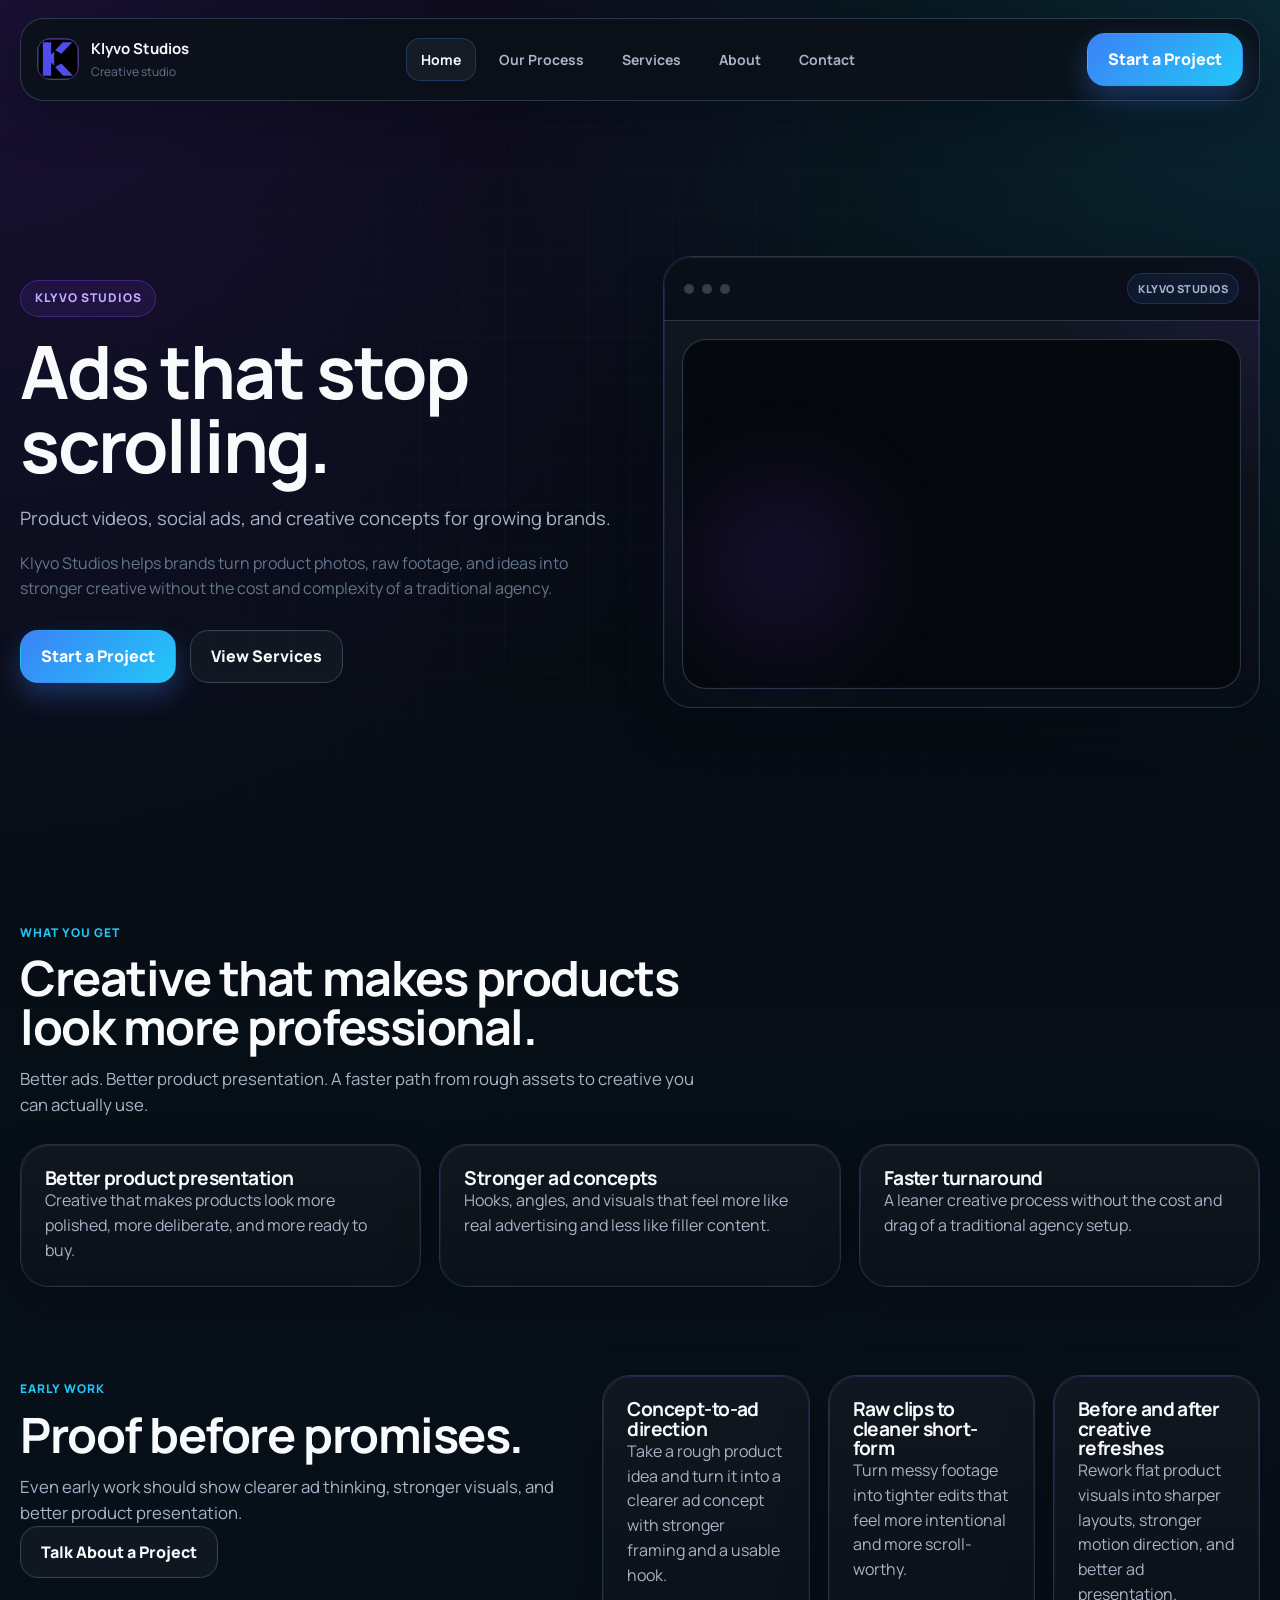
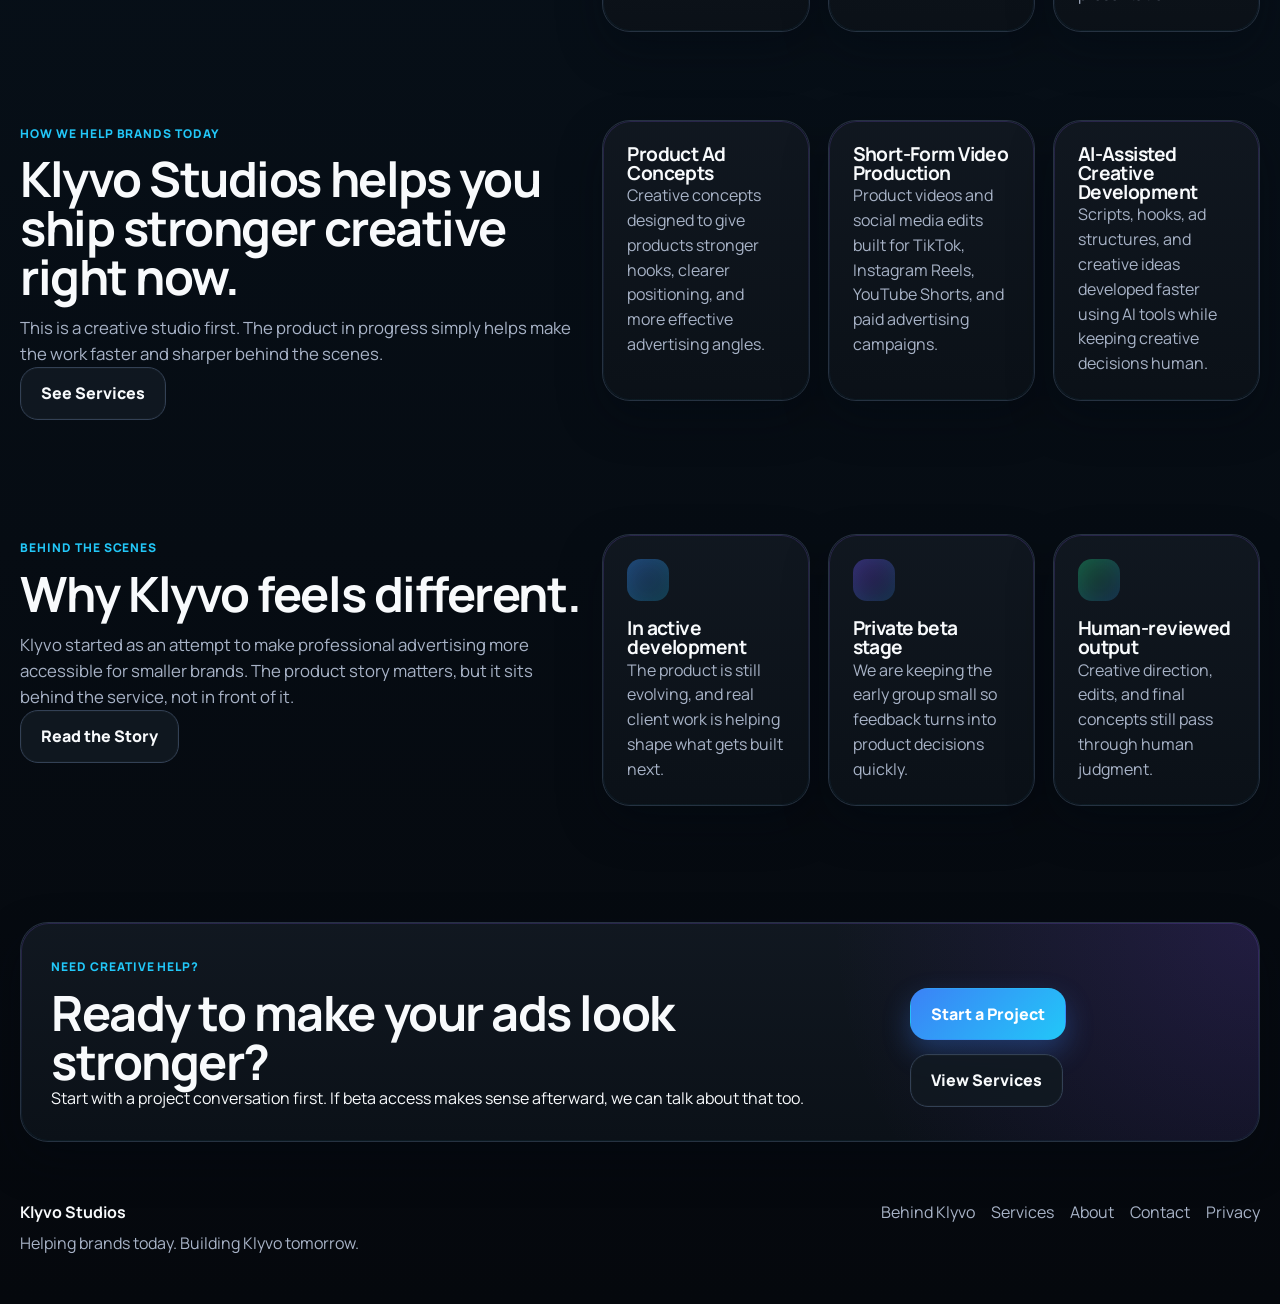
==== commit db05a0c0: "Add privacy policy page and refresh favicon links" ====
--- a/index.html
+++ b/index.html
@@ -9,12 +9,12 @@
       content="Klyvo Studios helps brands create product videos, social ads, and creative concepts using AI-assisted workflows and human creative direction."
     >
     <link rel="canonical" href="https://klyvostudios.com/">
-    <link rel="icon" href="/klyvo-tab-v14.ico" sizes="any" data-favicon>
-    <link rel="shortcut icon" href="/klyvo-tab-v14.ico" data-favicon>
-    <link rel="icon" type="image/png" sizes="32x32" href="/klyvo-tab-v14-32.png" data-favicon>
-    <link rel="icon" type="image/png" sizes="16x16" href="/klyvo-tab-v14-16.png" data-favicon>
-    <link rel="apple-touch-icon" sizes="180x180" href="/klyvo-tab-v14-apple.png" data-favicon>
-    <link rel="manifest" href="/site.webmanifest?v=14" data-favicon>
+    <link rel="icon" href="/favicon.ico?v=15" sizes="any" data-favicon>
+    <link rel="shortcut icon" href="/favicon.ico?v=15" data-favicon>
+    <link rel="icon" type="image/png" sizes="32x32" href="/klyvo-tab-v14-32.png?v=15" data-favicon>
+    <link rel="icon" type="image/png" sizes="16x16" href="/klyvo-tab-v14-16.png?v=15" data-favicon>
+    <link rel="apple-touch-icon" sizes="180x180" href="/klyvo-tab-v14-apple.png?v=15" data-favicon>
+    <link rel="manifest" href="/site.webmanifest?v=15" data-favicon>
     <meta name="theme-color" content="#05080D">
     <meta property="og:title" content="Klyvo Studios | Product Videos & Social Ads">
     <meta property="og:description" content="Product videos, social ads, and creative concepts for growing brands.">
@@ -31,10 +31,10 @@
       href="https://fonts.googleapis.com/css2?family=Manrope:wght@400;500;600;700;800&display=swap"
       rel="stylesheet"
     >
-    <link rel="stylesheet" href="styles.css?v=20260621a">
+    <link rel="stylesheet" href="styles.css?v=20260701a">
   </head>
   <body data-page="home">
     <div id="app"></div>
-    <script type="module" src="scripts/app.js?v=20260621a"></script>
+    <script type="module" src="scripts/app.js?v=20260701a"></script>
   </body>
 </html>
--- a/styles.css
+++ b/styles.css
@@ -282,6 +282,8 @@
 .status-card p,
 .contact-copy p,
 .founder-card p,
+.privacy-panel p,
+.privacy-panel li,
 .site-footer p,
 label,
 input,
@@ -376,7 +378,8 @@
 .founder-card,
 .cta-panel,
 .contact-panel,
-.form-card {
+.form-card,
+.privacy-panel {
   position: relative;
   border: 1px solid var(--border);
   border-radius: var(--radius-xl);
@@ -391,7 +394,8 @@
 .founder-card::before,
 .cta-panel::before,
 .contact-panel::before,
-.form-card::before {
+.form-card::before,
+.privacy-panel::before {
   content: "";
   position: absolute;
   inset: 0;
@@ -847,6 +851,14 @@
   max-width: 780px;
 }
 
+.privacy-page-heading {
+  width: min(820px, 100%);
+}
+
+.privacy-page-hero .page-title {
+  max-width: 11ch;
+}
+
 .page-title {
   max-width: 12ch;
   margin-top: 2px;
@@ -1085,6 +1097,49 @@
 
 .form-status[data-state="sending"] {
   color: var(--text-3);
+}
+
+.privacy-section {
+  padding-top: 18px;
+}
+
+.privacy-panel {
+  padding: 34px;
+}
+
+.privacy-meta {
+  display: grid;
+  gap: 4px;
+  margin-bottom: 28px;
+  padding-bottom: 24px;
+  border-bottom: 1px solid rgba(51, 65, 85, 0.72);
+}
+
+.privacy-meta .section-tag {
+  margin-bottom: 0;
+}
+
+.privacy-content {
+  display: grid;
+  gap: 30px;
+  max-width: 900px;
+}
+
+.privacy-block {
+  display: grid;
+  gap: 12px;
+}
+
+.privacy-block h2 {
+  font-size: clamp(1.35rem, 2vw, 1.8rem);
+  line-height: 1.12;
+}
+
+.privacy-block ul {
+  display: grid;
+  gap: 8px;
+  margin: 0;
+  padding-left: 20px;
 }
 
 .site-footer {
@@ -1213,6 +1268,10 @@
     font-size: clamp(1.65rem, 5vw, 2.3rem);
   }
 
+  .privacy-panel {
+    padding: 26px;
+  }
+
   .app-frame {
     min-height: 0;
     border-radius: 24px;
@@ -1466,7 +1525,8 @@
 
   .contact-panel,
   .founder-card,
-  .roadmap-status-card {
+  .roadmap-status-card,
+  .privacy-panel {
     padding: 20px;
   }
 
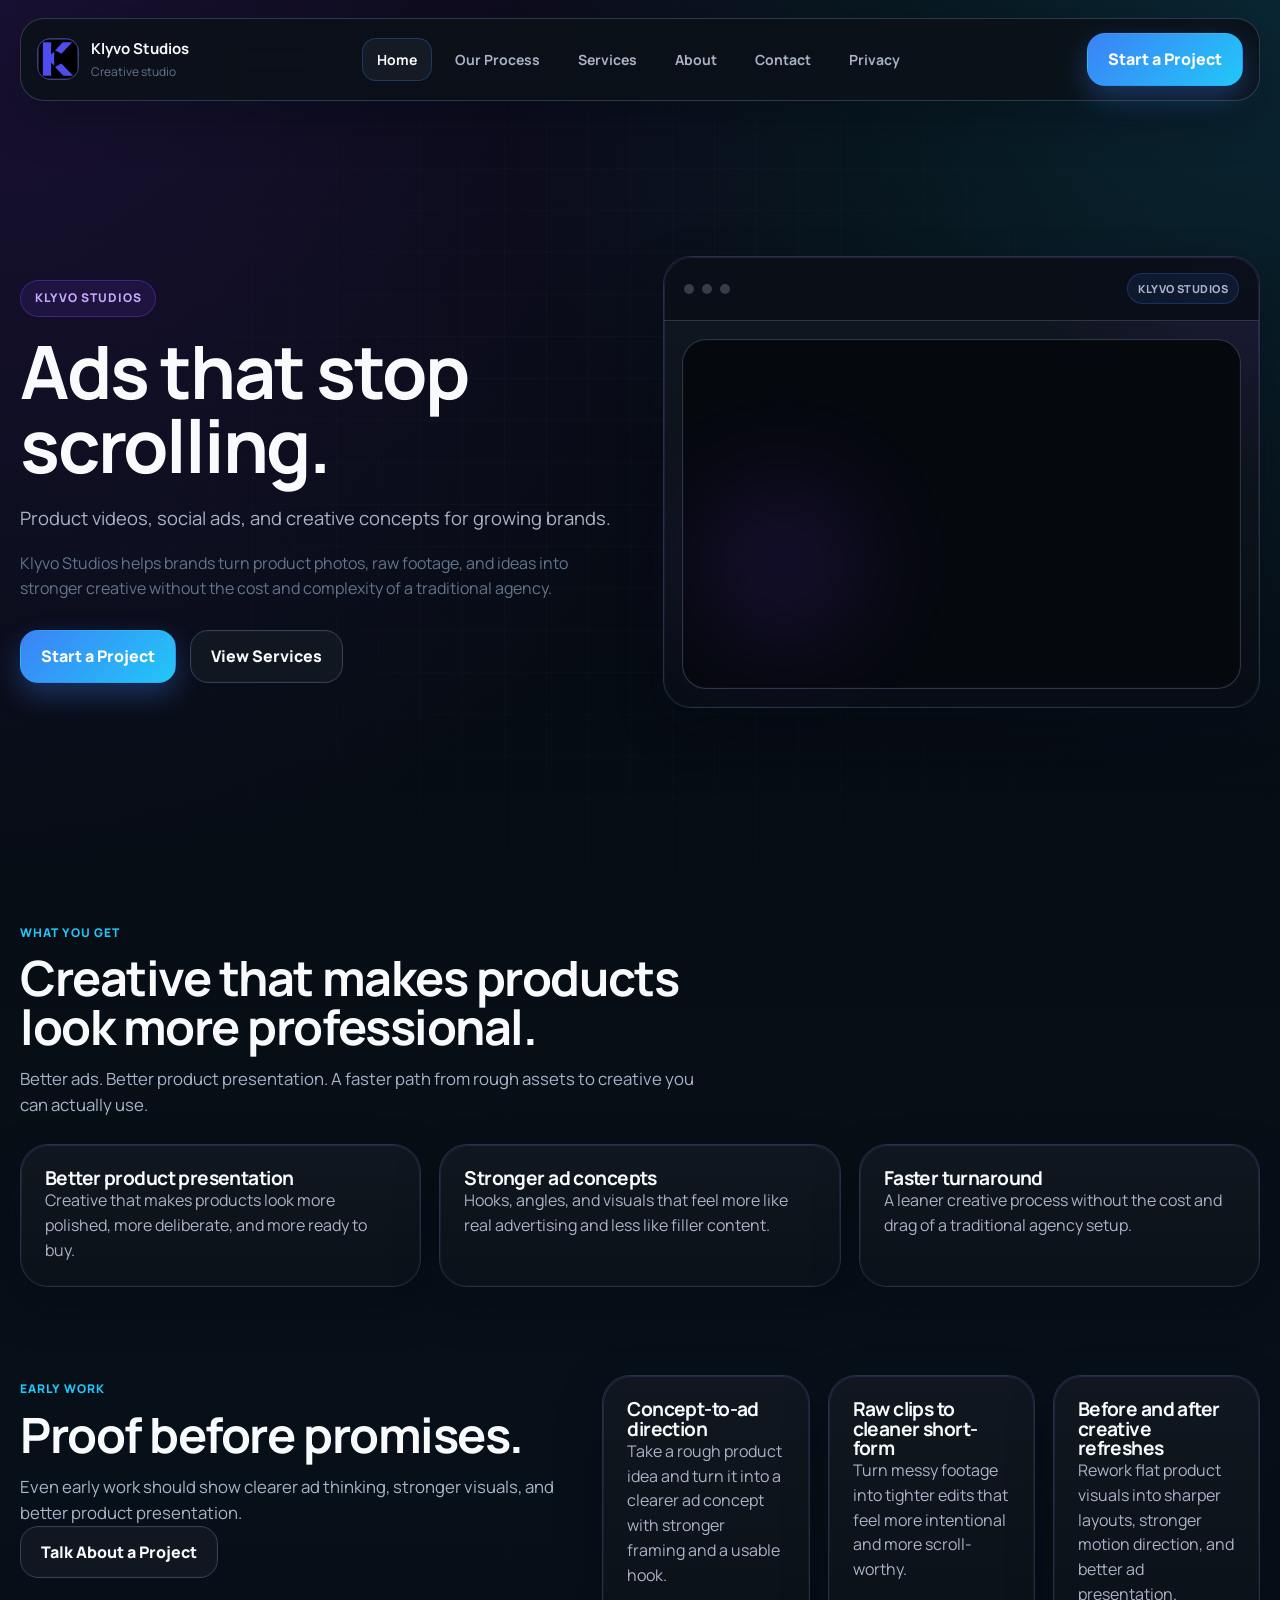
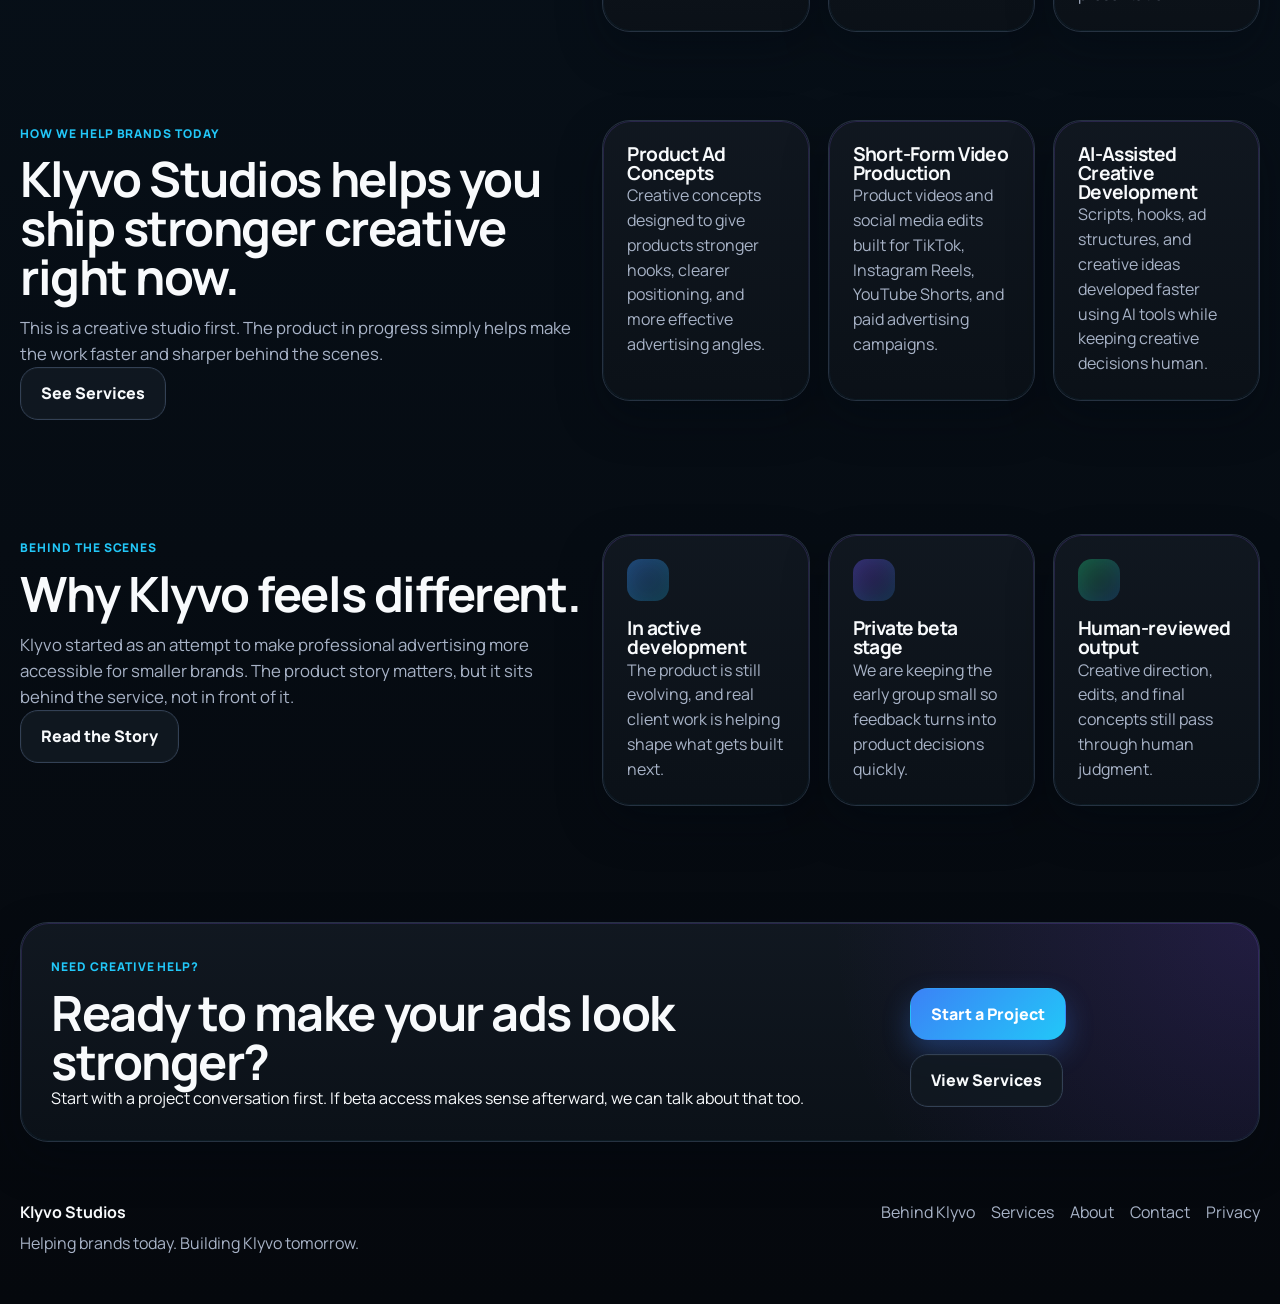
==== commit 189911eb: "Fix canonical SEO routes" ====
--- a/index.html
+++ b/index.html
@@ -9,12 +9,13 @@
       content="Klyvo Studios helps brands create product videos, social ads, and creative concepts using AI-assisted workflows and human creative direction."
     >
     <link rel="canonical" href="https://klyvostudios.com/">
-    <link rel="icon" href="/favicon.ico?v=15" sizes="any" data-favicon>
-    <link rel="shortcut icon" href="/favicon.ico?v=15" data-favicon>
-    <link rel="icon" type="image/png" sizes="32x32" href="/klyvo-tab-v14-32.png?v=15" data-favicon>
-    <link rel="icon" type="image/png" sizes="16x16" href="/klyvo-tab-v14-16.png?v=15" data-favicon>
-    <link rel="apple-touch-icon" sizes="180x180" href="/klyvo-tab-v14-apple.png?v=15" data-favicon>
-    <link rel="manifest" href="/site.webmanifest?v=15" data-favicon>
+    <link rel="icon" type="image/svg+xml" href="/favicon.svg?v=16" data-favicon>
+    <link rel="icon" href="/favicon.ico?v=16" sizes="any" data-favicon>
+    <link rel="shortcut icon" href="/favicon.ico?v=16" data-favicon>
+    <link rel="icon" type="image/png" sizes="32x32" href="/klyvo-tab-v14-32.png?v=16" data-favicon>
+    <link rel="icon" type="image/png" sizes="16x16" href="/klyvo-tab-v14-16.png?v=16" data-favicon>
+    <link rel="apple-touch-icon" sizes="180x180" href="/klyvo-tab-v14-apple.png?v=16" data-favicon>
+    <link rel="manifest" href="/site.webmanifest?v=16" data-favicon>
     <meta name="theme-color" content="#05080D">
     <meta property="og:title" content="Klyvo Studios | Product Videos & Social Ads">
     <meta property="og:description" content="Product videos, social ads, and creative concepts for growing brands.">
@@ -31,10 +32,10 @@
       href="https://fonts.googleapis.com/css2?family=Manrope:wght@400;500;600;700;800&display=swap"
       rel="stylesheet"
     >
-    <link rel="stylesheet" href="styles.css?v=20260701a">
+    <link rel="stylesheet" href="styles.css?v=20260704a">
   </head>
   <body data-page="home">
     <div id="app"></div>
-    <script type="module" src="scripts/app.js?v=20260701a"></script>
+    <script type="module" src="scripts/app.js?v=20260704a"></script>
   </body>
 </html>
